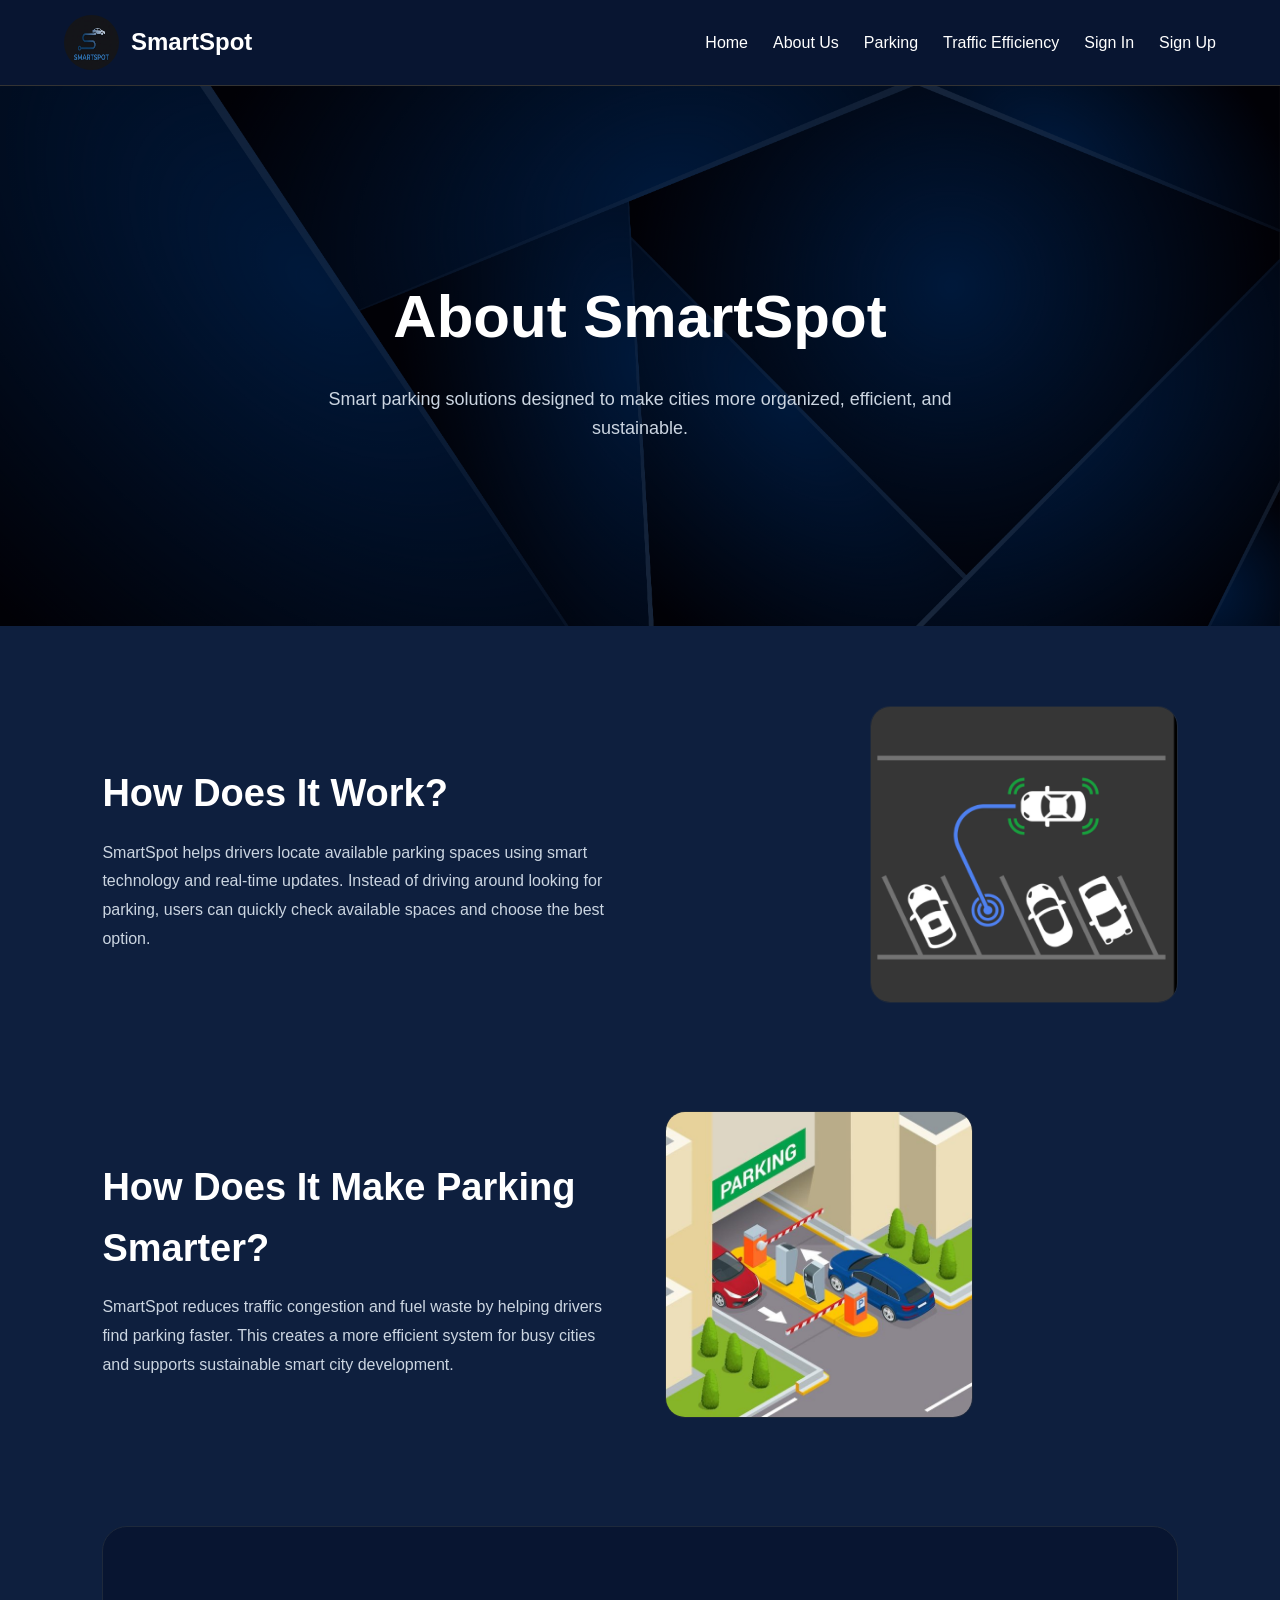
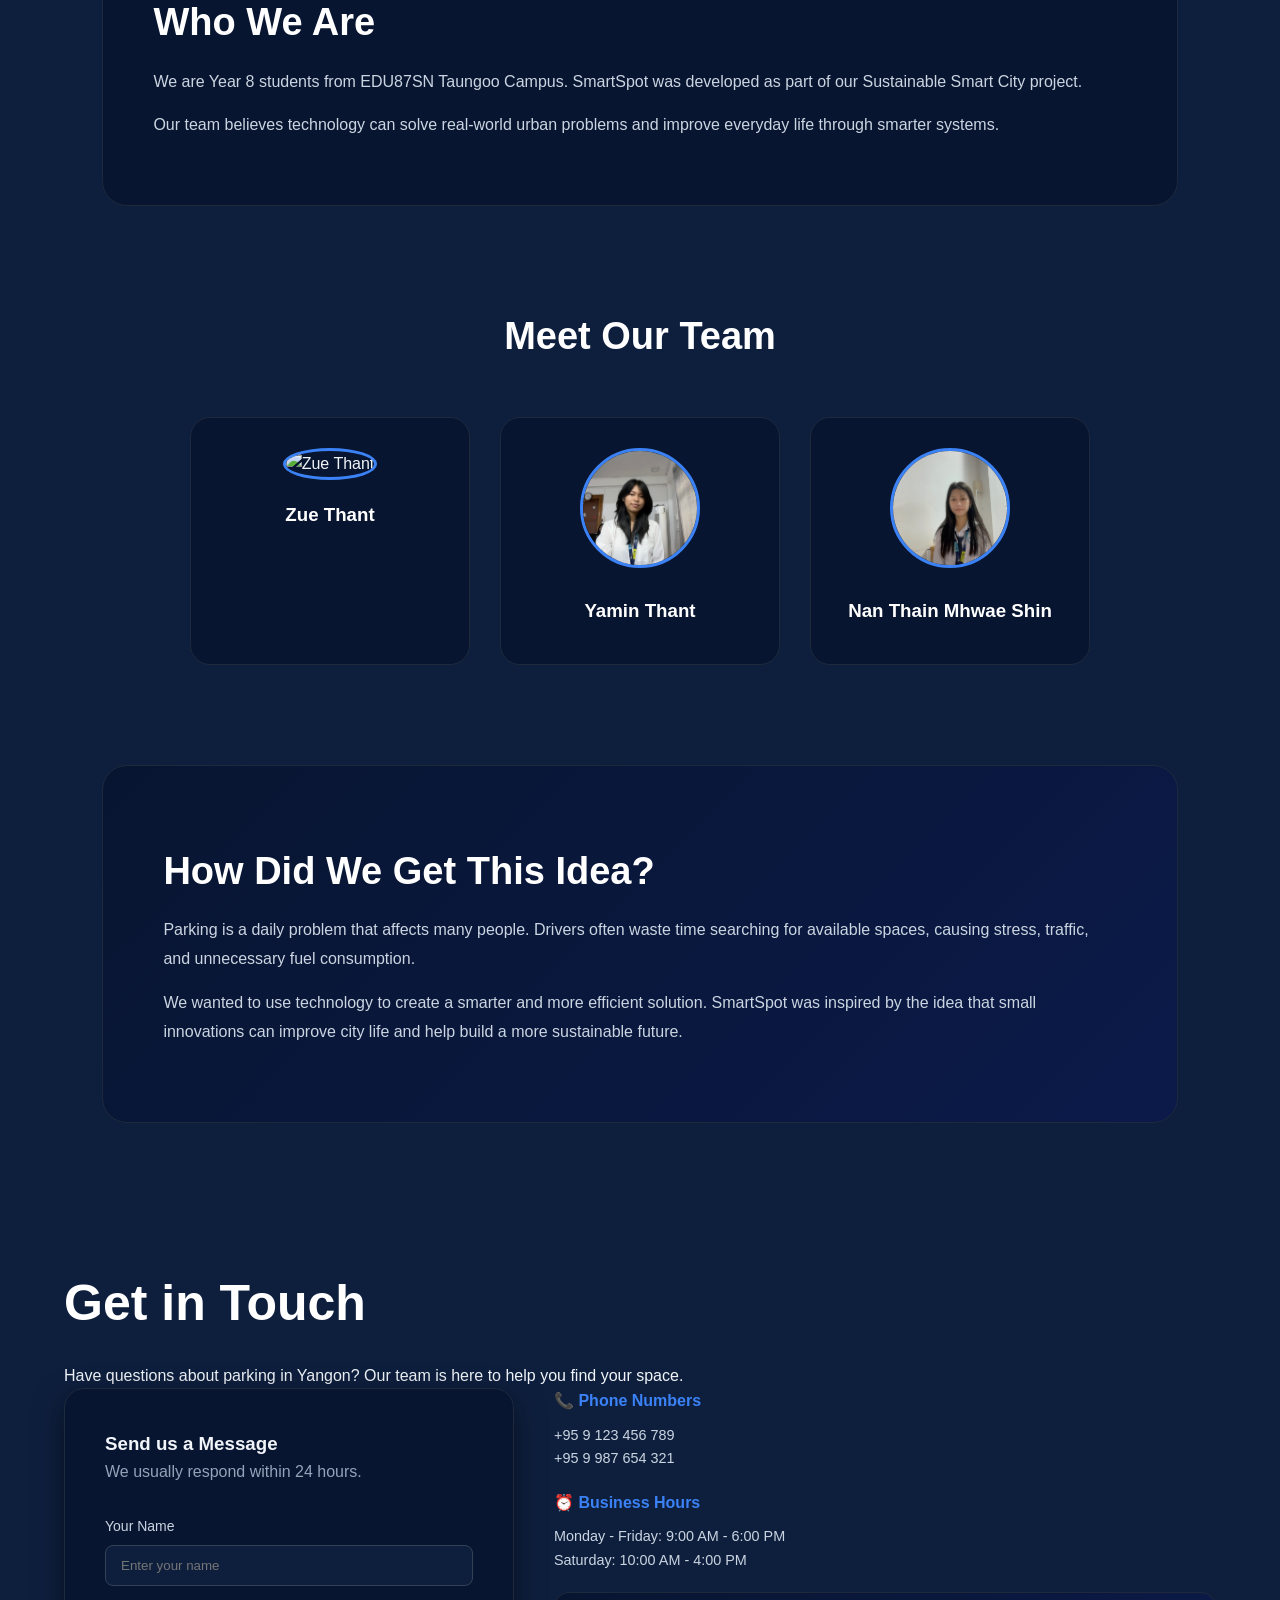
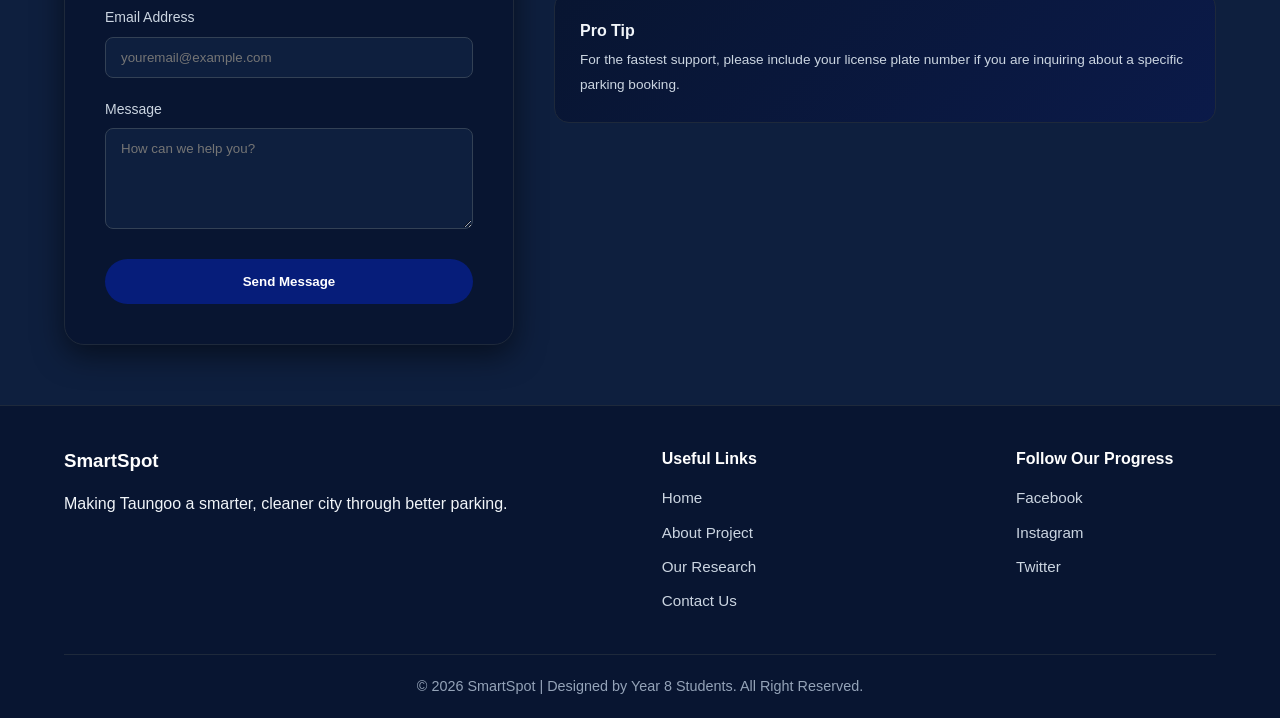
==== pages/aboutus.html @ bb1273c0 "Hosting the final smart parking website" ====
<!doctype html>
<html lang="en">
  <head>
    <meta charset="UTF-8" />
    <meta name="viewport" content="width=device-width, initial-scale=1.0" />
    <title>About Us | SmartSpot</title>
    <link rel="stylesheet" href="style.css" />
  </head>

  <body>
    <!-- Navbar -->
    <nav class="top-bar">
      <a class="logo-box" href="/index.html">
        <img src="../images/carlogo.png" alt="SmartSpot Logo" />
        <h3>SmartSpot</h3>
      </a>

      <div class="menu">
        <a href="/index.html">Home</a>
        <a href="/pages/aboutus.html">About Us</a>
        <a href="/pages/parking.html">Parking</a>
        <a href="/pages/trafficeffiency.html">Traffic Efficiency</a>
        <a href="/pages/signin.html">Sign In</a>
        <a href="/pages/signup.html">Sign Up</a>
      </div>
    </nav>

    <!-- About Hero -->
    <section class="about-hero">
      <div class="about-overlay">
        <h1>About SmartSpot</h1>
        <p>
          Smart parking solutions designed to make cities more organized,
          efficient, and sustainable.
        </p>
      </div>
    </section>

    <!-- Main Content -->
    <main class="about-container">
      <!-- How It Works -->
      <section class="about-grid reverse">
        <div class="about-image">
          <img src="../images/smart2.png" alt="Parking System" />
        </div>

        <div class="about-content">
          <h2>How Does It Work?</h2>
          <p>
            SmartSpot helps drivers locate available parking spaces using smart
            technology and real-time updates. Instead of driving around looking
            for parking, users can quickly check available spaces and choose the
            best option.
          </p>
        </div>
      </section>

      <!-- Smarter Parking -->
      <section class="about-grid">
        <div class="about-content">
          <h2>How Does It Make Parking Smarter?</h2>
          <p>
            SmartSpot reduces traffic congestion and fuel waste by helping
            drivers find parking faster. This creates a more efficient system
            for busy cities and supports sustainable smart city development.
          </p>
        </div>

        <div class="about-image2">
          <img src="../images/smartparking.jpg" alt="Smart City" />
        </div>
      </section>

      <!-- Who We Are -->
      <section class="who-we-are">
        <div class="who-box">
          <h2>Who We Are</h2>

          <p>
            We are Year 8 students from EDU87SN Taungoo Campus. SmartSpot was
            developed as part of our Sustainable Smart City project.
          </p>

          <p>
            Our team believes technology can solve real-world urban problems and
            improve everyday life through smarter systems.
          </p>
        </div>
      </section>

      <!-- Team Members -->
      <section class="team-section">
        <div class="team-title">
          <h2>Meet Our Team</h2>
        </div>

        <div class="team-cards">
          <div class="member-card">
            <img src="../images/image2.jpg" alt="Zue Thant" />
            <h3>Zue Thant</h3>
          </div>

          <div class="member-card">
            <img src="../images/Image4.png" alt="Yamin Thant" />
            <h3>Yamin Thant</h3>
          </div>

          <div class="member-card">
            <img src="../images/Image5.png" alt="Nan Thein Mhwae Shin" />
            <h3>Nan Thain Mhwae Shin</h3>
          </div>
        </div>
      </section>

      <!-- Inspiration -->
      <section class="idea-section">
        <h2>How Did We Get This Idea?</h2>

        <p>
          Parking is a daily problem that affects many people. Drivers often
          waste time searching for available spaces, causing stress, traffic,
          and unnecessary fuel consumption.
        </p>

        <p>
          We wanted to use technology to create a smarter and more efficient
          solution. SmartSpot was inspired by the idea that small innovations
          can improve city life and help build a more sustainable future.
        </p>
      </section>
    </main>

    <!-- Main content starts here -->
    <!-- Main content starts here -->
    <main class="content-area">
      <div class="header-text">
        <h1 class="title-text">Get in Touch</h1>
        <p>
          Have questions about parking in Yangon? Our team is here to help you
          find your space.
        </p>
      </div>

      <div
        class="contact-container"
        style="display: flex; gap: 40px; flex-wrap: wrap"
      >
        <!-- Left Side: Email Form -->
        <div class="auth-card" style="flex: 2; min-width: 300px; margin: 0">
          <div class="auth-header" style="text-align: left">
            <h3>Send us a Message</h3>
            <p>We usually respond within 24 hours.</p>
          </div>

          <form class="auth-form">
            <div class="input-group">
              <label for="name">Your Name</label>
              <input
                type="text"
                id="name"
                placeholder="Enter your name"
                required
              />
            </div>

            <div class="input-group">
              <label for="email">Email Address</label>
              <input
                type="email"
                id="email"
                placeholder="youremail@example.com"
                required
              />
            </div>

            <div class="input-group">
              <label for="message">Message</label>
              <textarea
                id="message"
                rows="5"
                placeholder="How can we help you?"
                style="
                  padding: 12px 15px;
                  background: #0e1f3e;
                  border: 1px solid #334155;
                  border-radius: 8px;
                  color: white;
                  outline: none;
                  font-family: sans-serif;
                  resize: vertical;
                "
              ></textarea>
            </div>

            <button type="submit" class="main-btn auth-btn">
              Send Message
            </button>
          </form>
        </div>

        <!-- Right Side: Contact Info -->
        <div
          class="contact-info"
          style="
            flex: 1;
            min-width: 280px;
            display: flex;
            flex-direction: column;
            gap: 20px;
          "
        >
          <div class="box-card">
            <h4 style="color: #3b82f6; margin-bottom: 10px">
              📞 Phone Numbers
            </h4>
            <p style="font-size: 0.9rem; color: #cbd5e1">+95 9 123 456 789</p>
            <p style="font-size: 0.9rem; color: #cbd5e1">+95 9 987 654 321</p>
          </div>

          <div class="box-card">
            <h4 style="color: #3b82f6; margin-bottom: 10px">
              ⏰ Business Hours
            </h4>
            <p style="font-size: 0.9rem; color: #cbd5e1">
              Monday - Friday: 9:00 AM - 6:00 PM
            </p>
            <p style="font-size: 0.9rem; color: #cbd5e1">
              Saturday: 10:00 AM - 4:00 PM
            </p>
          </div>

          <div class="idea-section" style="padding: 25px; border-radius: 15px">
            <h4 style="margin-bottom: 5px">Pro Tip</h4>
            <p style="font-size: 0.85rem; margin: 0">
              For the fastest support, please include your license plate number
              if you are inquiring about a specific parking booking.
            </p>
          </div>
        </div>
      </div>
    </main>

    <footer class="footer">
      <div class="footer-container">
        <div class="footer-about">
          <h3>SmartSpot</h3>
          <p>Making Taungoo a smarter, cleaner city through better parking.</p>
        </div>

        <div class="footer-links">
          <h4>Useful Links</h4>
          <ul class="footer_ul">
            <div>
              <a href="/pages/index.html">Home</a>
              <a href="/pages/aboutus.html">About Project</a>
              <a href="/pages/our-research.html">Our Research</a>
              <a href="/pages/contact.html">Contact Us</a>
            </div>
          </ul>
        </div>

        <div class="footer-socialmedia">
          <h4>Follow Our Progress</h4>
          <div class="footer_div">
            <a href="#">Facebook</a>
            <a href="#">Instagram</a>
            <a href="#">Twitter</a>
          </div>
        </div>
      </div>
      <div class="footer-bottom">
        <p>
          &copy; 2026 SmartSpot | Designed by Year 8 Students. All Right
          Reserved.
        </p>
      </div>
    </footer>
  </body>
</html>
---- pages/style.css ----
/* Main General styles */
/* Homepage Styles */
* {
  margin: 0;
  padding: 0;
  box-sizing: border-box;
  font-family: sans-serif;
}

body {
  background-color: #0e1f3e;
  color: #f1f5f9;
  line-height: 1.6;
}

.icon {
  height: 50px;
  width: 50px;
}

.how-smartspot-works {
  padding: 80px 5%;
  background: #0e1f3e;
}
.works-container {
  max-width: 1200px;
  margin: 0 auto;
  text-align: center;
}
.works-container h2 {
  font-size: 38px;
  color: white;
  margin-bottom: 15px;
}
.works-intro {
  color: #cbd5e1;
  max-width: 700px;
  margin: 0 auto 50px auto;
  font-size: 16px;
}
.works-cards {
  display: grid;
  grid-template-columns: repeat(auto-fit, minmax(250px, 1fr));
  gap: 30px;
}
.works-card {
  background: #081531;
  border: 1px solid #1e293b;
  padding: 35px 25px;
  border-radius: 20px;
  text-align: left;
  transition: transform 0.3s ease;
}
.works-card:hover {
  transform: translateY(-5px);
  border-color: #3b82f6;
}
.works-card h3 {
  color: #3b82f6;
  font-size: 20px;
  margin-bottom: 15px;
}
.works-card p {
  color: #cbd5e1;
  font-size: 14px;
  line-height: 1.6;
}

/* Navbar Starts */
.top-bar {
  display: flex;
  justify-content: space-between;
  align-items: center;
  padding: 15px 5%;
  background-color: #081531;
  border-bottom: 1px solid #333;
}

/* Logo + Title */
.logo-box {
  display: flex;
  align-items: center;
  gap: 12px;
  text-decoration: none;
}

.logo-box img {
  width: 55px;
  height: 55px;
  border-radius: 50%;
}

.logo-box h3 {
  text-decoration: none;
  color: white;
  font-size: 24px;
}

/* Navigation Menu */
.menu {
  display: flex;
  align-items: center;
  gap: 25px;
}

/* Navbar Links */
.menu a {
  text-decoration: none;
  color: white;
  font-size: 16px;
  transition: 0.3s;
  position: relative;
}

/* Hover Effect */
.menu a:hover {
  color: #3b82f6;
}

/* Underline Animation */
.menu a::after {
  content: "";
  position: absolute;
  left: 0;
  bottom: -5px;
  width: 0%;
  height: 2px;
  background-color: #3b82f6;
  transition: 0.3s;
}

.menu a:hover::after {
  width: 100%;
}
/* Navbar Ends */

/* Header Starts */
.header-box {
  display: flex;
  align-items: center;
  justify-content: space-between;
  padding: 80px 5%;
  flex-wrap: wrap;
  background: radial-gradient(circle at top right, #0b1a49, #000000);
}

.header-text h1 {
  font-size: 50px;
  margin-bottom: 20px;
  color: white;
}

.main-btn {
  text-decoration: none;
  padding: 15px 35px;
  background-color: rgb(6, 29, 122);
  color: white;
  border: solid 1px #a594942f;
  border-radius: 50px;
  font-weight: bold;
  cursor: pointer;
}

.main-btn:hover {
  background-color: #273e70;
}
/* Header Ends */

.content-area {
  padding: 60px 5%;
}

/* Footer */
.footer {
  background-color: #081531;
  padding: 40px 5% 20px;
  color: #f1f5f9;
  border-top: 1px solid #1e293b;
}

/* Footer Layout */
.footer-container {
  display: flex;
  justify-content: space-between;
  flex-wrap: wrap;
  gap: 40px;
}

/* Footer Sections */
.footer-links,
.footer-socialmedia,
.footer_div {
  min-width: 200px;
}

/* Footer Titles */
.footer h3,
.footer h4 {
  margin-bottom: 15px;
  color: white;
}

/* Footer Links */
.footer a,
.footer_ul a {
  text-decoration: none;
  color: #cbd5e1;
  display: block;
  margin-bottom: 10px;
  transition: 0.3s;
  font-size: 0.95rem;
}

/* Hover Effect */
.footer a:hover,
.footer_ul a:hover {
  color: #3b82f6;
  transform: translateX(3px);
}

/* Social Icons */
.social-icons a {
  display: inline-block;
  margin-right: 15px;
  font-size: 18px;
}

/* Footer Bottom */
.footer-bottom {
  text-align: center;
  margin-top: 30px;
  padding-top: 20px;
  border-top: 1px solid #1e293b;
  font-size: 0.9rem;
  color: #94a3b8;
}
.about-box {
  width: 50%;
  max-width: 1500px;
  margin: 50px auto;

  background: #03123a;
  border-radius: 40px;
  padding: 50px 70px;

  color: white;
  box-shadow: 0 10px 30px rgba(0, 0, 0, 0.25);
}

.about-box h1 {
  font-size: 60px;
  font-weight: 800;
  margin-bottom: 35px;
  text-align: center;
}

.about-box p {
  font-size: 20px;
  line-height: 1.6;
  color: #c8cfde;
  margin-bottom: 25px;
  max-width: 1350px;
}

/* Smart Parking Section */
/* 1. Hide the tracking checkbox visually from view */
.slot-toggle-check {
  display: none !important;
}

/* 2. Hide the slots layout element completely by default */
.slot-toggle-check ~ .slots-grid {
  display: none !important;
}

/* 3. When checked, restore display framework to your native 'grid' template */
.slot-toggle-check:checked ~ .slots-grid {
  display: grid !important;
  margin-top: 20px;
}

/* 4. Formatting label target to simulate a modern UI button clicker */
.toggle-slots-btn {
  display: inline-block;
  margin-top: 15px;
  padding: 10px 20px;
  font-size: 14px;
  font-weight: 600;
  color: #ffffff;
  background-color: #3b82f6; /* Custom layout theme accent color */
  border-radius: 8px;
  cursor: pointer;
  text-align: center;
  user-select: none;
  transition:
    background-color 0.2s ease,
    transform 0.1s ease;
}

.toggle-slots-btn:hover {
  background-color: #2563eb;
}

.toggle-slots-btn:active {
  transform: scale(0.97);
}

/* Dynamic State Change: Change look when active */
.slot-toggle-check:checked + .toggle-slots-btn {
  background-color: #1e293b;
  border: 1px solid #3b82f6;
}

/* Aboutus Page  Styles */
/* About Hero */
.about-hero {
  height: 60vh;
  background:
    linear-gradient(rgba(0, 0, 0, 0.7), rgba(0, 0, 0, 0.7)),
    url("../images/about-bg.jpg");
  background-size: cover;
  background-position: center;
  display: flex;
  align-items: center;
  justify-content: center;
  text-align: center;
  padding: 20px;
}

.about-overlay h1 {
  font-size: 60px;
  margin-bottom: 20px;
  color: white;
}

.about-overlay p {
  max-width: 700px;
  color: #cbd5e1;
  font-size: 18px;
}

/* Main Layout */
.about-container {
  padding: 80px 8%;
}

.about-grid {
  display: grid;
  grid-template-columns: repeat(auto-fit, minmax(300px, 1fr));
  gap: 50px;
  align-items: center;
  margin-bottom: 100px;
}

.reverse {
  direction: rtl;
}

.reverse .about-content {
  direction: ltr;
}

.about-image img,
.about-image2 img {
  width: 60%;
  height: 50%;
  border-radius: 20px;
  border: 1px solid #1e293b;
}

.about-content h2,
.who-box h2,
.team-title h2,
.idea-section h2 {
  font-size: 38px;
  margin: 15px 0;
  color: white;
}

.about-content p,
.who-box p,
.idea-section p {
  color: #cbd5e1;
  line-height: 1.8;
  margin-bottom: 15px;
}

.section-tag {
  color: #3b82f6;
  font-weight: bold;
  letter-spacing: 2px;
}

/* Who We Are */
.who-we-are {
  margin-bottom: 100px;
}

.who-box {
  background: #081531;
  border: 1px solid #1e293b;
  padding: 50px;
  border-radius: 25px;
}

/* Team Section */
.team-section {
  margin-bottom: 100px;
}

.team-title {
  text-align: center;
  margin-bottom: 50px;
}

.team-cards {
  display: flex;
  justify-content: center;
  gap: 30px;
  flex-wrap: wrap;
}

.member-card {
  background: #081531;
  border: 1px solid #1e293b;
  border-radius: 20px;
  padding: 30px;
  text-align: center;
  width: 280px;
  transition: 0.3s;
}

.member-card:hover {
  transform: translateY(-10px);
}

.member-card img {
  width: 120px;
  height: 120px;
  object-fit: cover;
  border-radius: 50%;
  margin-bottom: 20px;
  border: 3px solid #3b82f6;
}

.member-card h3 {
  color: white;
  margin-bottom: 8px;
}

.member-card p {
  color: #94a3b8;
}

/* Idea Section */
.idea-section {
  background: linear-gradient(135deg, #081531, #0b1a49);
  padding: 60px;
  border-radius: 25px;
  border: 1px solid #1e293b;
}

/* Responsive */
@media (max-width: 768px) {
  .about-overlay h1 {
    font-size: 42px;
  }

  .about-content h2,
  .who-box h2,
  .team-title h2,
  .idea-section h2 {
    font-size: 30px;
  }

  .idea-section,
  .who-box {
    padding: 30px;
  }
}

/* Parking page styles */

/* Container for all locations */
.parking-container {
  display: flex;
  flex-direction: column;
  gap: 40px;
  margin-top: 20px;
}

/* Individual Location Block */
.parking-location {
  background: #081531;
  border: 1px solid #1e293b;
  border-radius: 20px;
  padding: 25px;
  display: flex;
  justify-content: space-between;
  align-items: center;
  flex-wrap: wrap;
  gap: 20px;
}

.location-info h3 {
  color: #3b82f6;
  font-size: 22px;
  margin-bottom: 5px;
}

/* The Grid of Slots */
.slots-grid {
  display: grid;
  grid-template-columns: repeat(5, 1fr); /* 5 columns */
  gap: 10px;
  background: #0e1f3e;
  padding: 15px;
  border-radius: 12px;
  border: 2px solid #333;
}

/* Individual Slot Styling */
.slot {
  width: 60px;
  height: 80px;
  display: flex;
  align-items: center;
  justify-content: center;
  border-radius: 5px;
  font-weight: bold;
  font-size: 14px;
  border: 2px dashed #444; /* Looks like a road marking */
  transition: 0.3s;
}

/* Taken vs Available Styles */
.slot.available {
  background-color: rgba(34, 197, 94, 0.2);
  color: #22c55e;
  border: 2px solid #22c55e;
  cursor: pointer;
}

.slot.available:hover {
  background-color: #22c55e;
  color: white;
}

.slot.taken {
  background-color: rgba(239, 68, 68, 0.2);
  color: #ef4444;
  border: 2px solid #ef4444;
  cursor: not-allowed;
  position: relative;
}

/* Parking Instruction Box */
.instruction-box {
  /* max-width: 900px; */
  margin: 0 auto 40px auto;
  background: #081531;
  border: 1px solid #1e293b;
  border-left: 5px solid #3b82f6;
  border-radius: 18px;
  padding: 25px 30px;
  box-shadow: 0 8px 20px rgba(0, 0, 0, 0.25);
}

.instruction-box h3 {
  color: white;
  font-size: 24px;
  margin-bottom: 15px;
}

.instruction-box p {
  color: #cbd5e1;
  margin-bottom: 12px;
  line-height: 1.7;
}

.instruction-box strong {
  color: #3b82f6;
}

/* Parking Legend Styling */
.parking-legend {
  color: #cbd5e1;
  line-height: 1.8;
  margin-top: 15px;
  font-size: 15px;
}

.legend {
  font-weight: bold;
  display: inline-block;
  margin-bottom: 5px;
}

.available-legend {
  color: #22c55e;
}

.taken-legend {
  color: #ef4444;
}

/* Responsive adjustment for small screens */
@media (max-width: 600px) {
  .slots-grid {
    grid-template-columns: repeat(2, 1fr);
  }
  .parking-location {
    flex-direction: column;
    text-align: center;
  }
}

/* Sign in page styles */

/* Auth Page Styles */
.auth-container {
  min-height: 80vh;
  display: flex;
  align-items: center;
  justify-content: center;
  padding: 40px 5%;
  background: radial-gradient(circle at center, #0b1a49, #000000);
}

.auth-card {
  background: #081531;
  border: 1px solid #1e293b;
  padding: 40px;
  border-radius: 20px;
  width: 100%;
  max-width: 450px;
  box-shadow: 0 10px 30px rgba(0, 0, 0, 0.5);
}

.auth-header {
  text-align: center;
  margin-bottom: 30px;
}

.auth-header h2 {
  font-size: 28px;
  color: white;
  margin-bottom: 10px;
}

.auth-header p {
  color: #94a3b8;
}

/* Form Styles */
.auth-form {
  display: flex;
  flex-direction: column;
  gap: 20px;
}

.input-group {
  display: flex;
  flex-direction: column;
  gap: 8px;
}

.input-group label {
  font-size: 14px;
  color: #cbd5e1;
}

.input-group input {
  padding: 12px 15px;
  background: #0e1f3e;
  border: 1px solid #334155;
  border-radius: 8px;
  color: white;
  outline: none;
  transition: 0.3s;
}

.input-group input:focus {
  border-color: #3b82f6;
}

.auth-options {
  display: flex;
  justify-content: space-between;
  align-items: center;
  font-size: 14px;
  color: #94a3b8;
}

.auth-options a {
  color: #3b82f6;
  text-decoration: none;
}

.auth-btn {
  width: 100%;
  margin-top: 10px;
  border: none;
}

.auth-footer {
  margin-top: 25px;
  text-align: center;
  font-size: 14px;
  color: #94a3b8;
}

.auth-footer a {
  color: #3b82f6;
  text-decoration: none;
  font-weight: bold;
}

/* Traffic efficiency */
/* Layout container for the split view */
.benefits-split-container {
  max-width: 800px;
  margin: 30px auto;
  display: flex;
  flex-direction: column;
  gap: 15px; /* Adds space between each row */
}

/* Individual Row setup */
.benefit-row {
  display: grid;
  grid-template-columns: 250px 1fr; /* Left text gets 250px, right text takes the rest */
  align-items: center; /* Vertically aligns the items */
  padding: 15px 20px;
  background-color: rgba(255, 255, 255, 0.02);
  border-bottom: 1px solid rgba(146, 144, 195, 0.2); /* Clean dividing line */
}

/* Left Heading Style */
.benefit-label h3 {
  margin: 0;
  color: #ffffff;
  font-size: 1.1rem;
  font-weight: 600;
  text-align: left;
}

/* Right Sentence Style */
.benefit-text p {
  margin: 0;
  color: #cbd5e1;
  text-align: left;
  line-height: 1.5;
}

/* Mobile responsive fallback so it doesn't break on phones */
@media (max-width: 600px) {
  .benefit-row {
    grid-template-columns: 1fr;
    gap: 5px;
    padding: 10px 5px;
  }
}

/* ==========================================================================
   New Layout Additions: Chart, AI Camera, and Before/After Reviews
   ========================================================================== */

/* Section Alignment Global Layout */
.efficiency-section,
.camera-detection-section,
.reviews-section,
.video-section {
  margin-bottom: 120px;
}

.section-title-box {
  text-align: center;
  margin-bottom: 40px;
}

.section-title-box h2 {
  font-size: 38px;
  color: white;
  margin: 10px 0;
}

/* Video Section */
.video-section {
  padding: 80px 5%;
  text-align: center;
}

.video-container {
  max-width: 1000px;
  margin: 50px auto 0 auto;
  border-radius: 20px;
  overflow: hidden;
  border: 1px solid #1e293b;
  box-shadow: 0 10px 30px rgba(0, 0, 0, 0.35);
}

.video-container iframe {
  width: 100%;
  height: 550px;
  display: block;
  border: none;
}

/* --- Pure CSS Chart Styling --- */
.chart-container {
  background: #081531;
  border: 1px solid #1e293b;
  border-radius: 25px;
  padding: 40px;
  max-width: 800px;
  margin: 0 auto;
}

.chart-container h3 {
  text-align: center;
  font-size: 1.2rem;
  margin-bottom: 30px;
  color: #94a3b8;
}

.bar-chart {
  display: flex;
  justify-content: space-around;
  align-items: flex-end;
  height: 250px; /* Base height for column references */
  border-bottom: 2px solid #334155;
  padding-bottom: 15px;
  margin-bottom: 30px;
}

.chart-column {
  display: flex;
  flex-direction: column;
  align-items: center;
  width: 40%;
}

.bar-wrapper {
  height: 200px; /* Constrains column growth scale */
  width: 100%;
  display: flex;
  align-items: flex-end;
  justify-content: center;
}

.bar {
  width: 80px;
  border-radius: 8px 8px 0 0;
  display: flex;
  align-items: top;
  justify-content: center;
  padding-top: 10px;
  transition: all 0.6s ease-in-out;
  position: relative;
}

.before-bar {
  background: linear-gradient(to top, #ef4444, #f87171);
  box-shadow: 0 0 15px rgba(239, 68, 68, 0.3);
}

.after-bar {
  background: linear-gradient(to top, #22c55e, #4ade80);
  box-shadow: 0 0 15px rgba(34, 197, 94, 0.3);
}

.bar-value {
  font-weight: bold;
  color: white;
  font-size: 1.1rem;
}

.bar-label {
  margin-top: 12px;
  font-size: 0.95rem;
  color: #cbd5e1;
  font-weight: 600;
}

/* --- Smart Camera CSS Mockup Layout --- */
.camera-visual-container {
  width: 100%;
  display: flex;
  justify-content: center;
}

.camera-monitor {
  width: 100%;
  max-width: 450px;
  height: 280px;
  background-color: #040d21;
  border: 4px solid #1e293b;
  border-radius: 15px;
  position: relative;
  overflow: hidden;
  box-shadow: inset 0 0 40px rgba(0, 0, 0, 0.8);
}

.live-tag {
  position: absolute;
  top: 15px;
  left: 15px;
  background: rgba(239, 68, 68, 0.8);
  padding: 4px 10px;
  font-size: 11px;
  font-weight: bold;
  border-radius: 4px;
  letter-spacing: 1px;
  animation: pulse 1.5s infinite alternate;
}

/* Matrix Line Effect Scan Simulation */
.ai-scanning-box {
  width: 100%;
  height: 100%;
  position: relative;
  border: 1px dashed rgba(59, 130, 246, 0.3);
}

.scan-line {
  width: 100%;
  height: 2px;
  background: linear-gradient(to right, transparent, #3b82f6, transparent);
  position: absolute;
  animation: scanMove 3s infinite linear;
}

.target-car-box {
  position: absolute;
  top: 40%;
  left: 20%;
  width: 60%;
  height: 35%;
  border: 2px solid #ef4444;
  background: rgba(239, 68, 68, 0.05);
  border-radius: 4px;
  padding: 8px;
  display: flex;
  flex-direction: column;
  justify-content: space-between;
}

.alert-tag {
  color: #ef4444;
  font-size: 10px;
  font-weight: bold;
  letter-spacing: 0.5px;
}

.plate-text {
  color: #ffffff;
  font-family: monospace;
  font-size: 13px;
  background: rgba(0, 0, 0, 0.6);
  padding: 2px 5px;
  border-radius: 3px;
  width: fit-content;
}

/* --- Before / After Review Enhancements --- */
.review-card {
  width: 340px !important; /* Forces a wider comment read layout */
  position: relative;
  padding-top: 45px !important;
  text-align: left !important;
}

.review-status-badge {
  position: absolute;
  top: -12px;
  left: 25px;
  padding: 6px 14px;
  font-size: 12px;
  font-weight: bold;
  border-radius: 50px;
  color: white;
}

.before-badge {
  background-color: #ef4444;
  border: 1px solid #f87171;
}

.after-badge {
  background-color: #22c55e;
  border: 1px solid #4ade80;
}

.user-role {
  font-size: 13px !important;
  color: #3b82f6 !important;
  margin-bottom: 15px;
}

.review-quote {
  font-style: italic;
  color: #cbd5e1 !important;
  line-height: 1.5;
}

/* Keyframe Animations */
@keyframes pulse {
  0% {
    opacity: 0.4;
  }
  100% {
    opacity: 1;
  }
}

@keyframes scanMove {
  0% {
    top: 0%;
  }
  50% {
    top: 100%;
  }
  100% {
    top: 0%;
  }
}
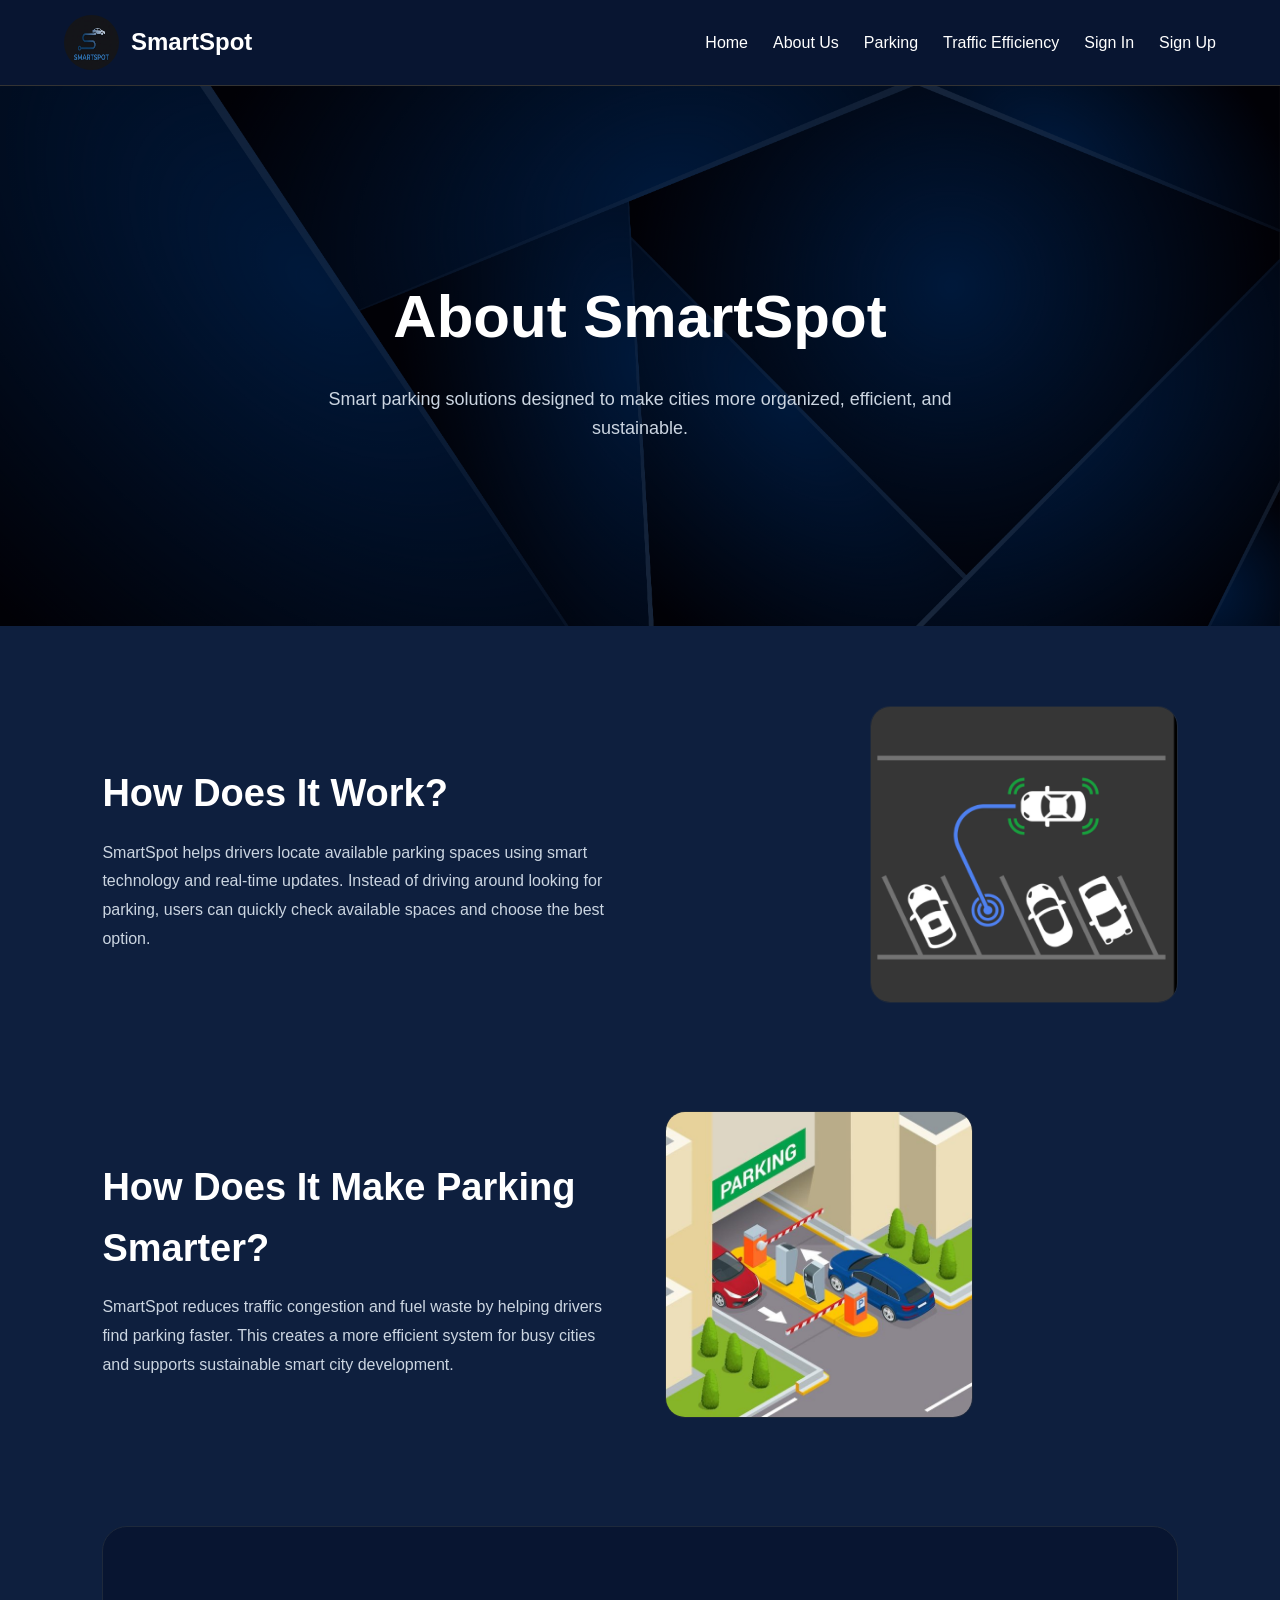
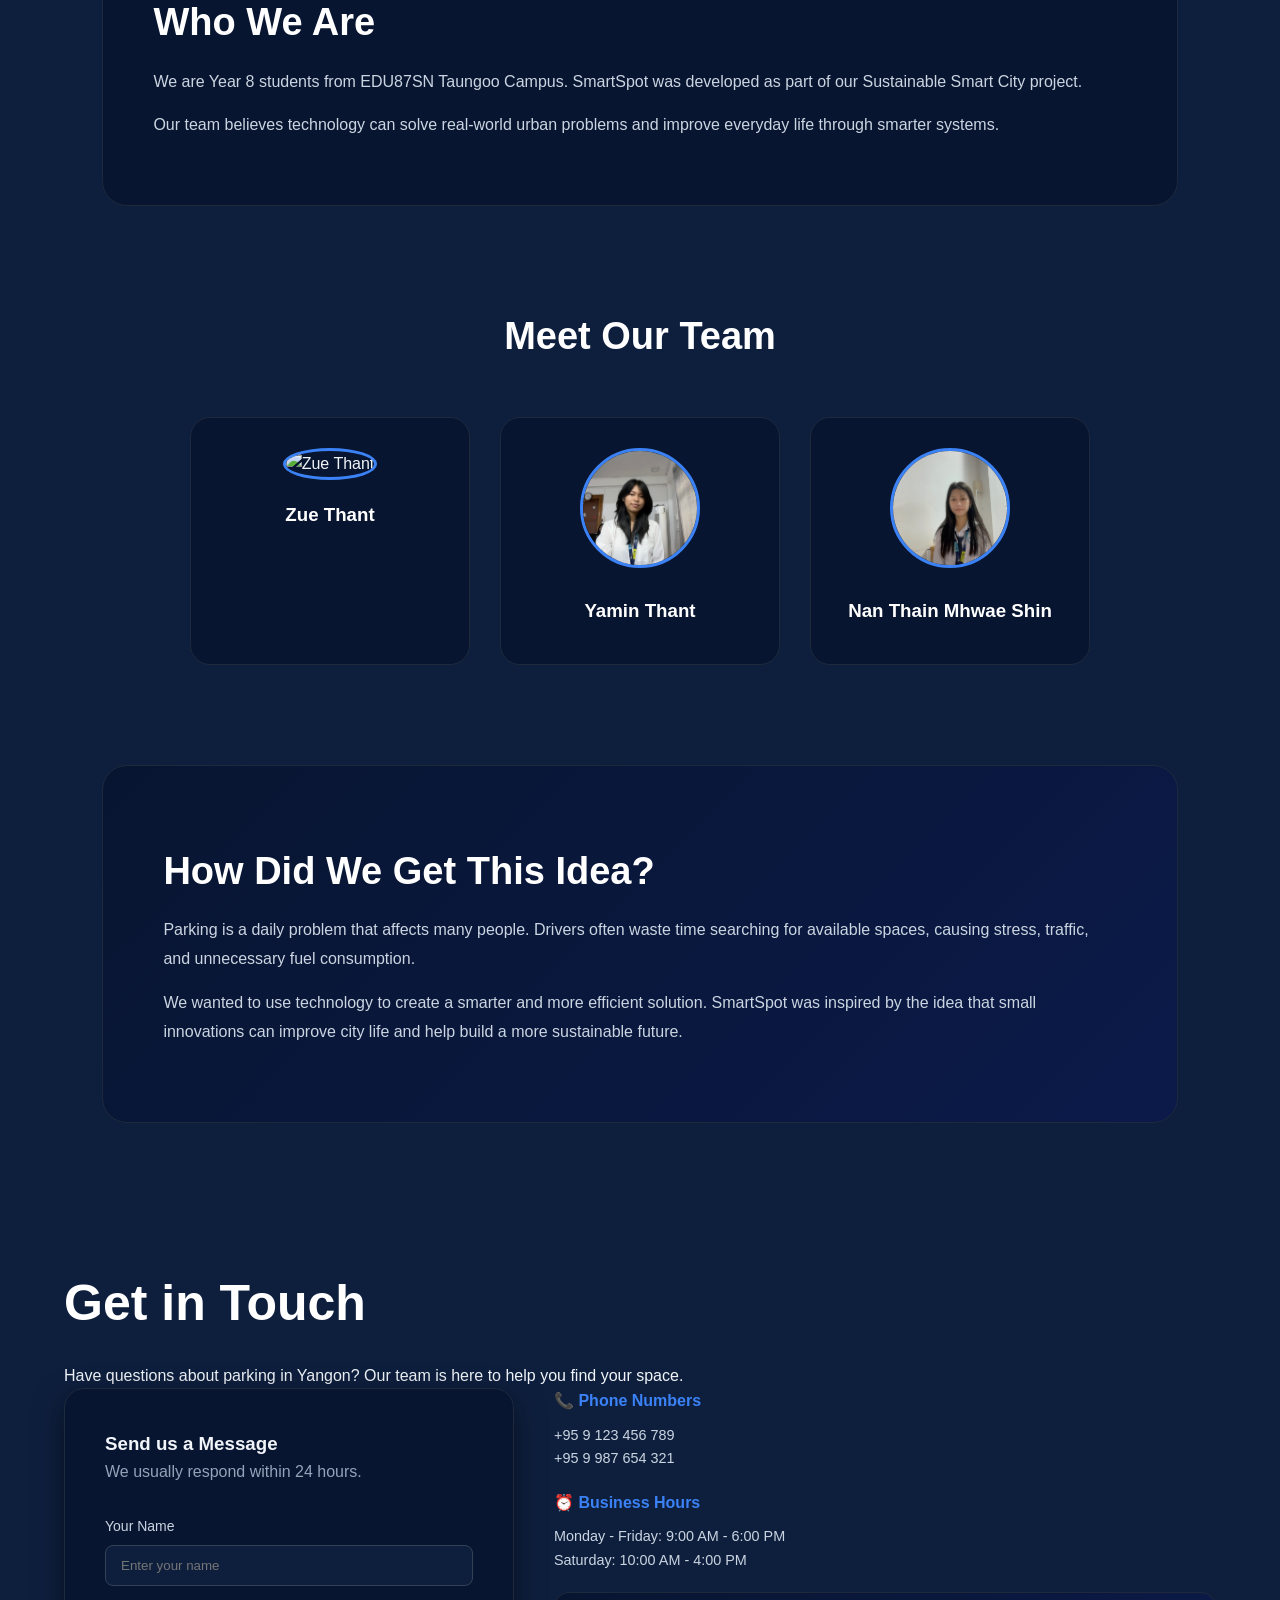
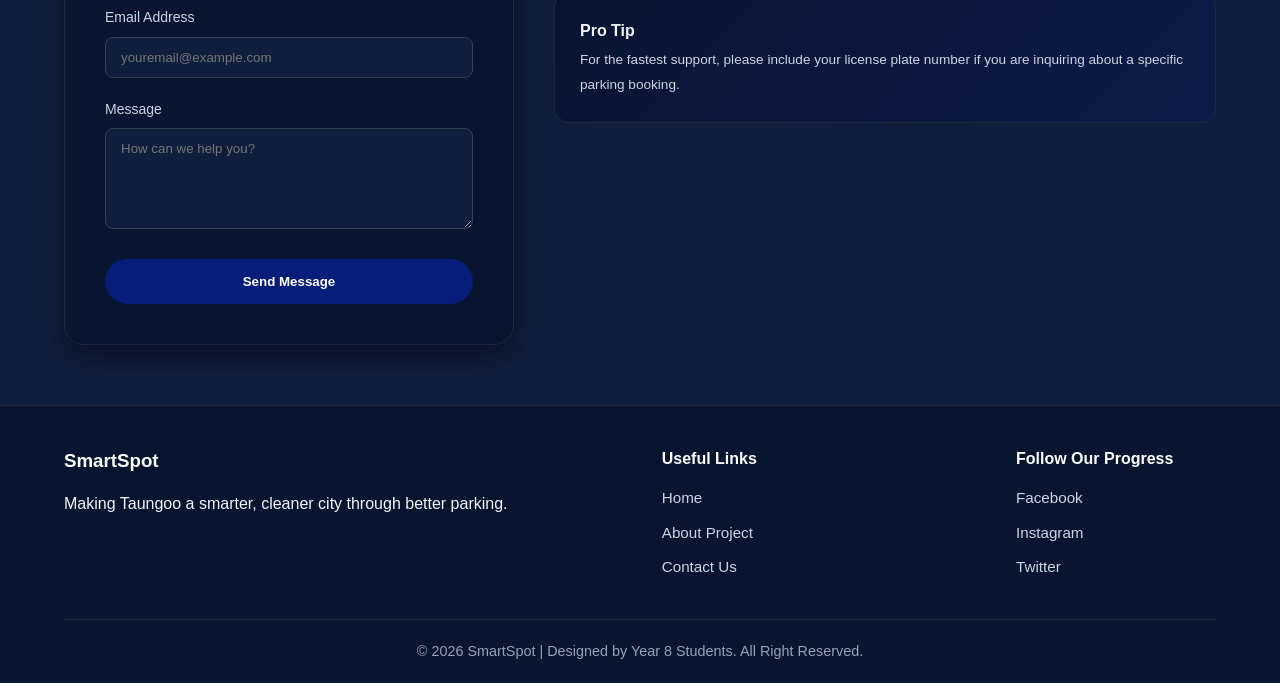
==== commit 8aff10f2: "Remove our research page" ====
--- a/pages/aboutus.html
+++ b/pages/aboutus.html
@@ -253,7 +253,6 @@
             <div>
               <a href="/pages/index.html">Home</a>
               <a href="/pages/aboutus.html">About Project</a>
-              <a href="/pages/our-research.html">Our Research</a>
               <a href="/pages/contact.html">Contact Us</a>
             </div>
           </ul>
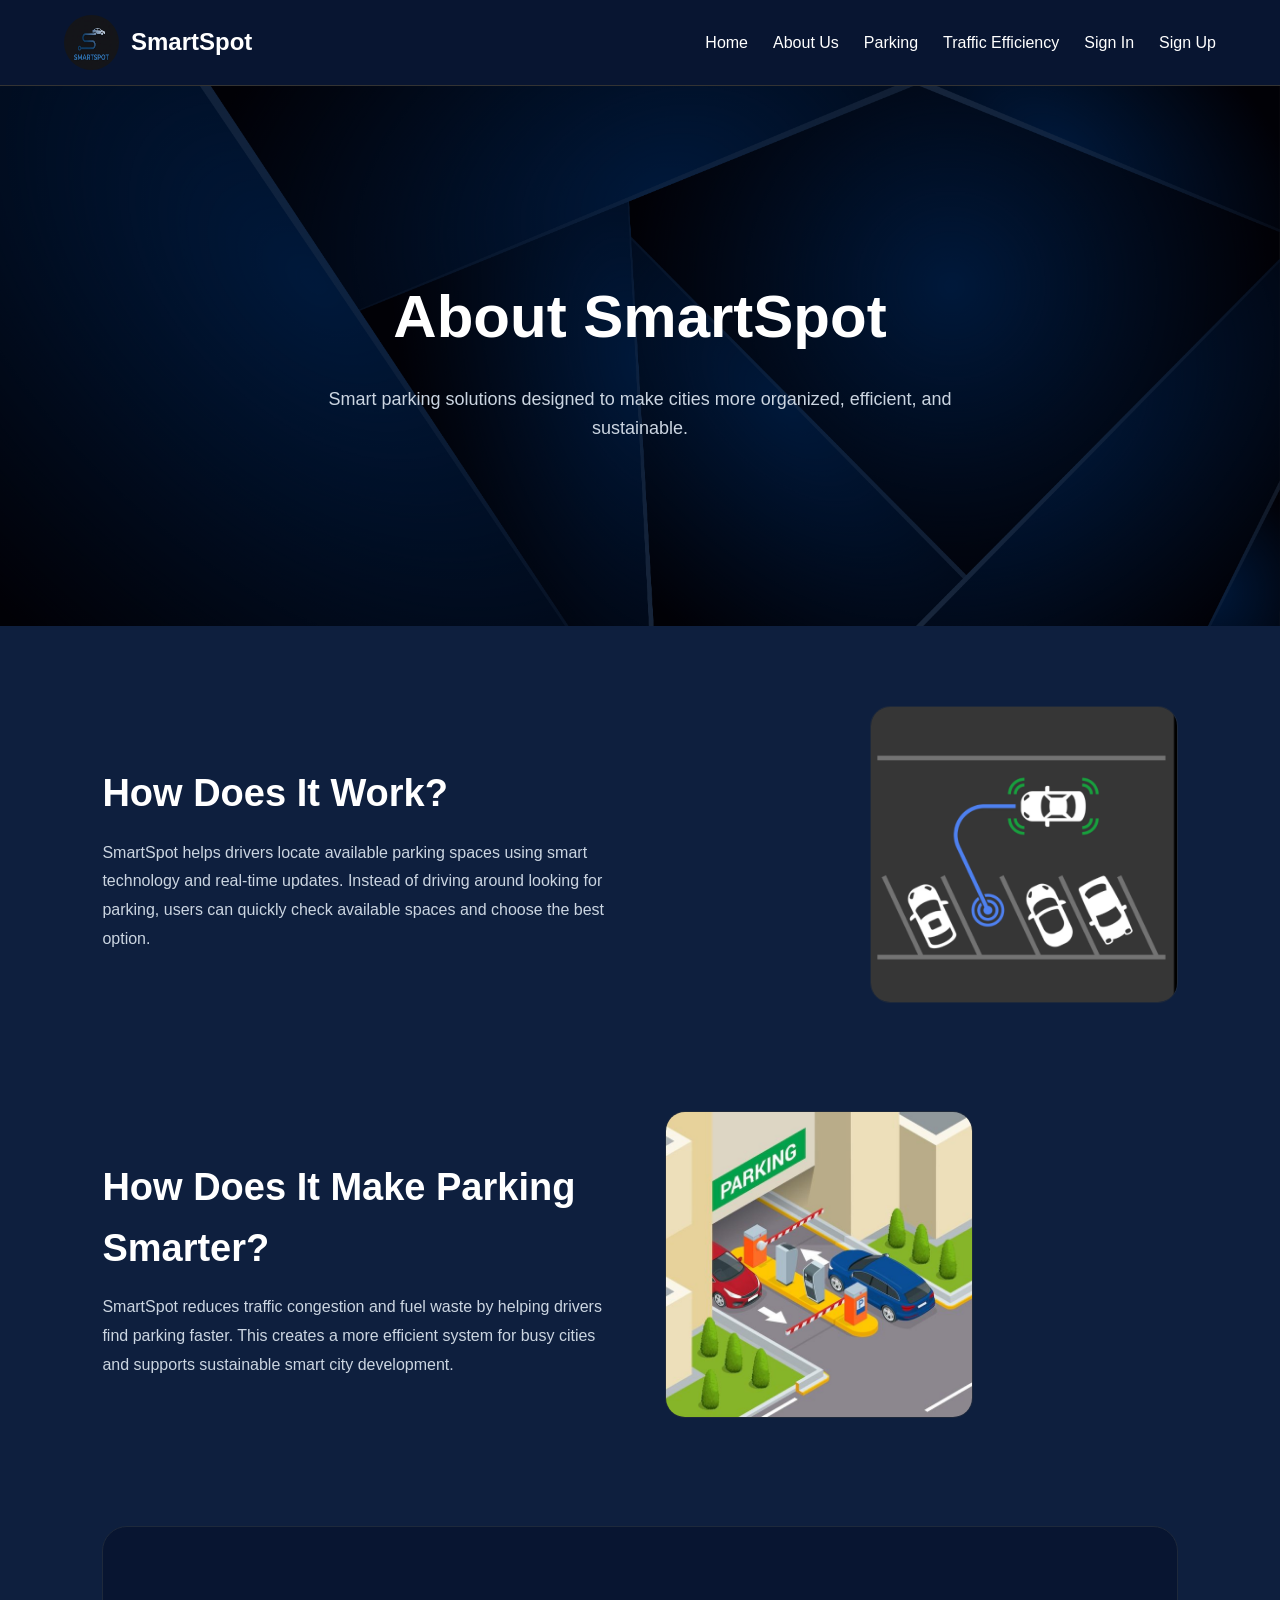
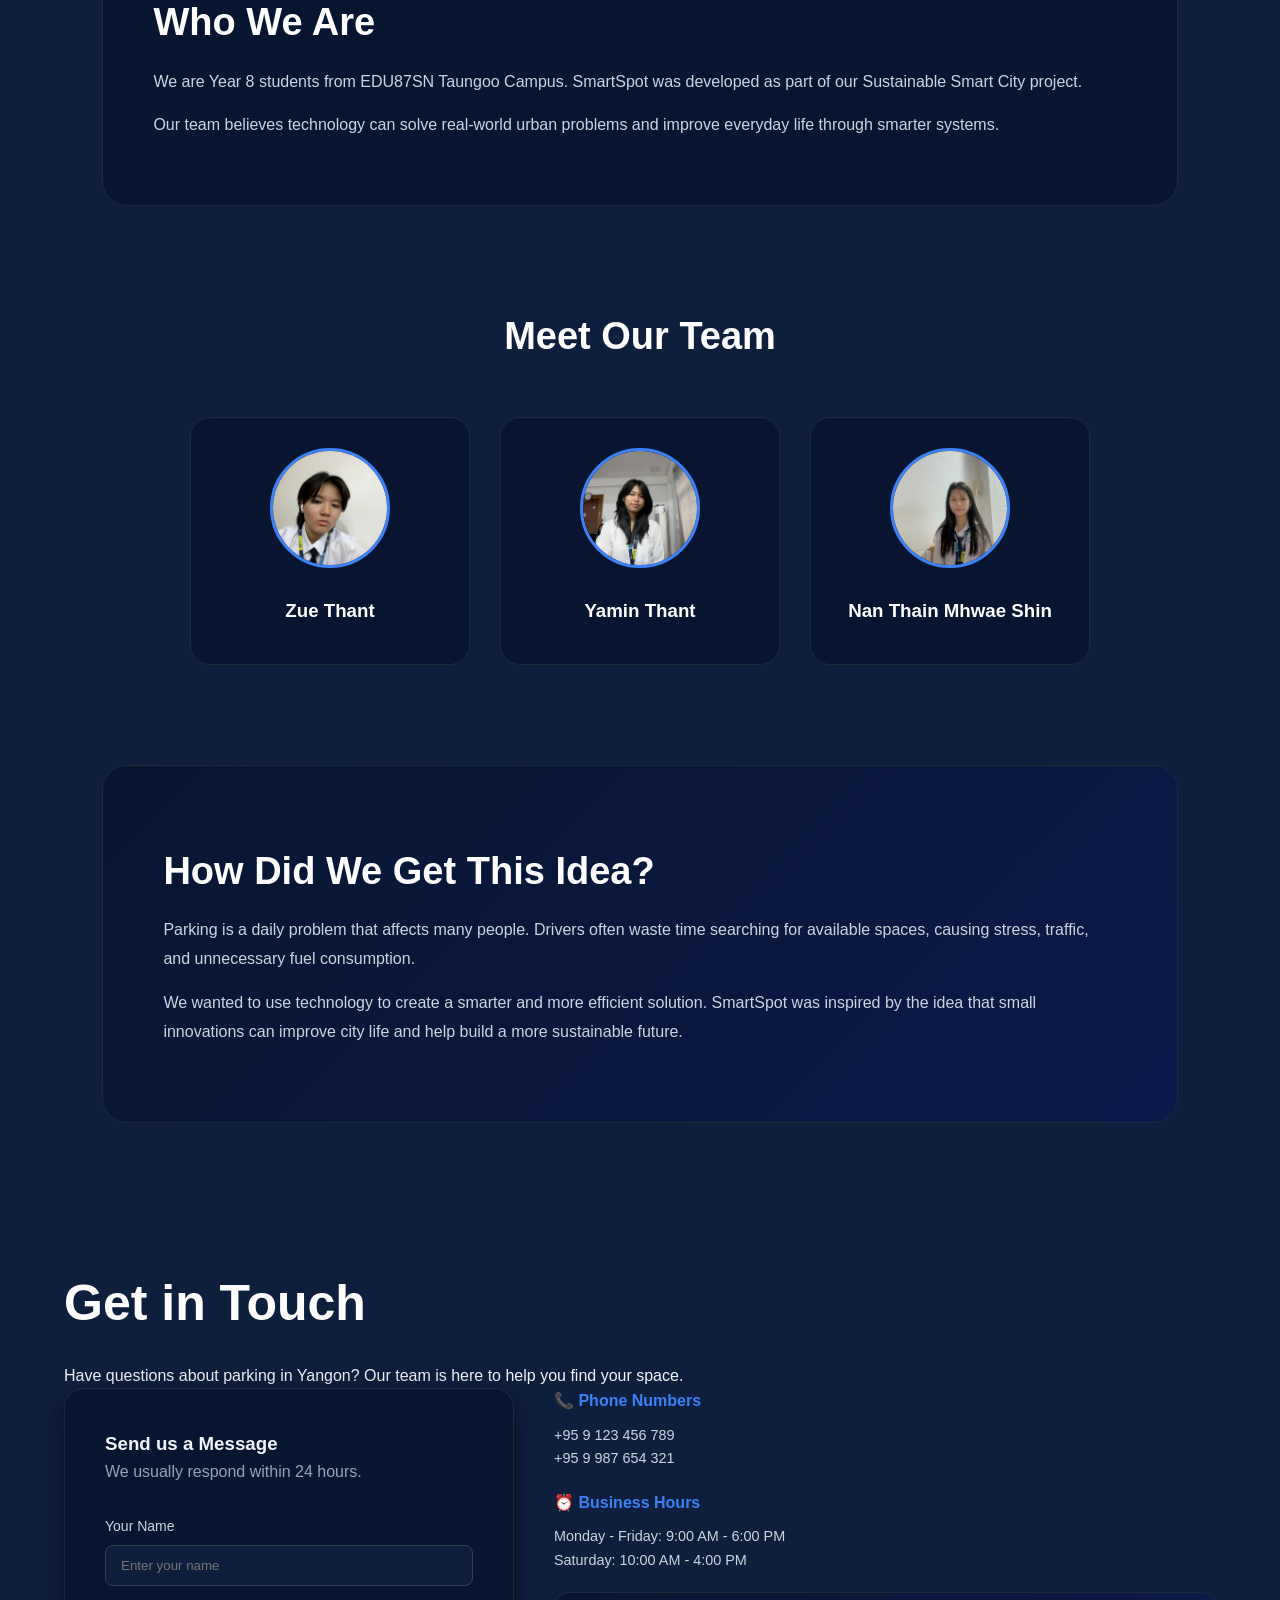
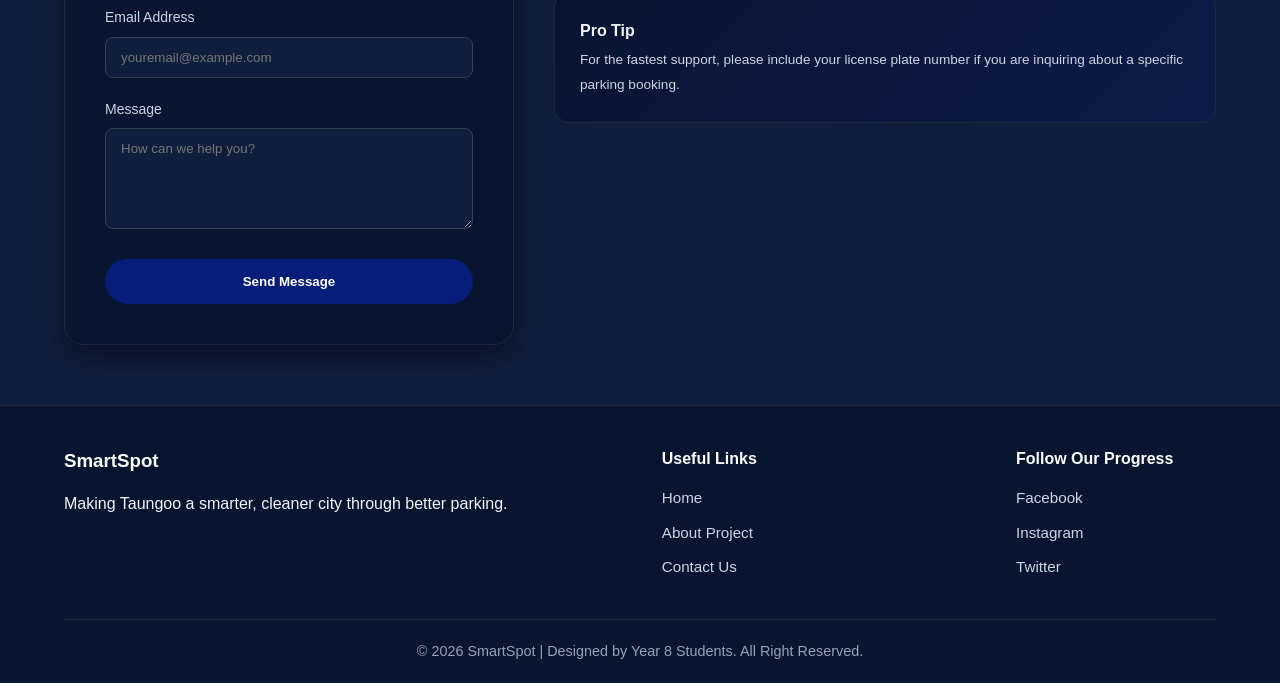
==== commit f8d704cb: "Updated the image to png" ====
--- a/pages/aboutus.html
+++ b/pages/aboutus.html
@@ -96,7 +96,7 @@
 
         <div class="team-cards">
           <div class="member-card">
-            <img src="../images/image2.jpg" alt="Zue Thant" />
+            <img src="../images/Image10.png" alt="Zue Thant" />
             <h3>Zue Thant</h3>
           </div>
 
